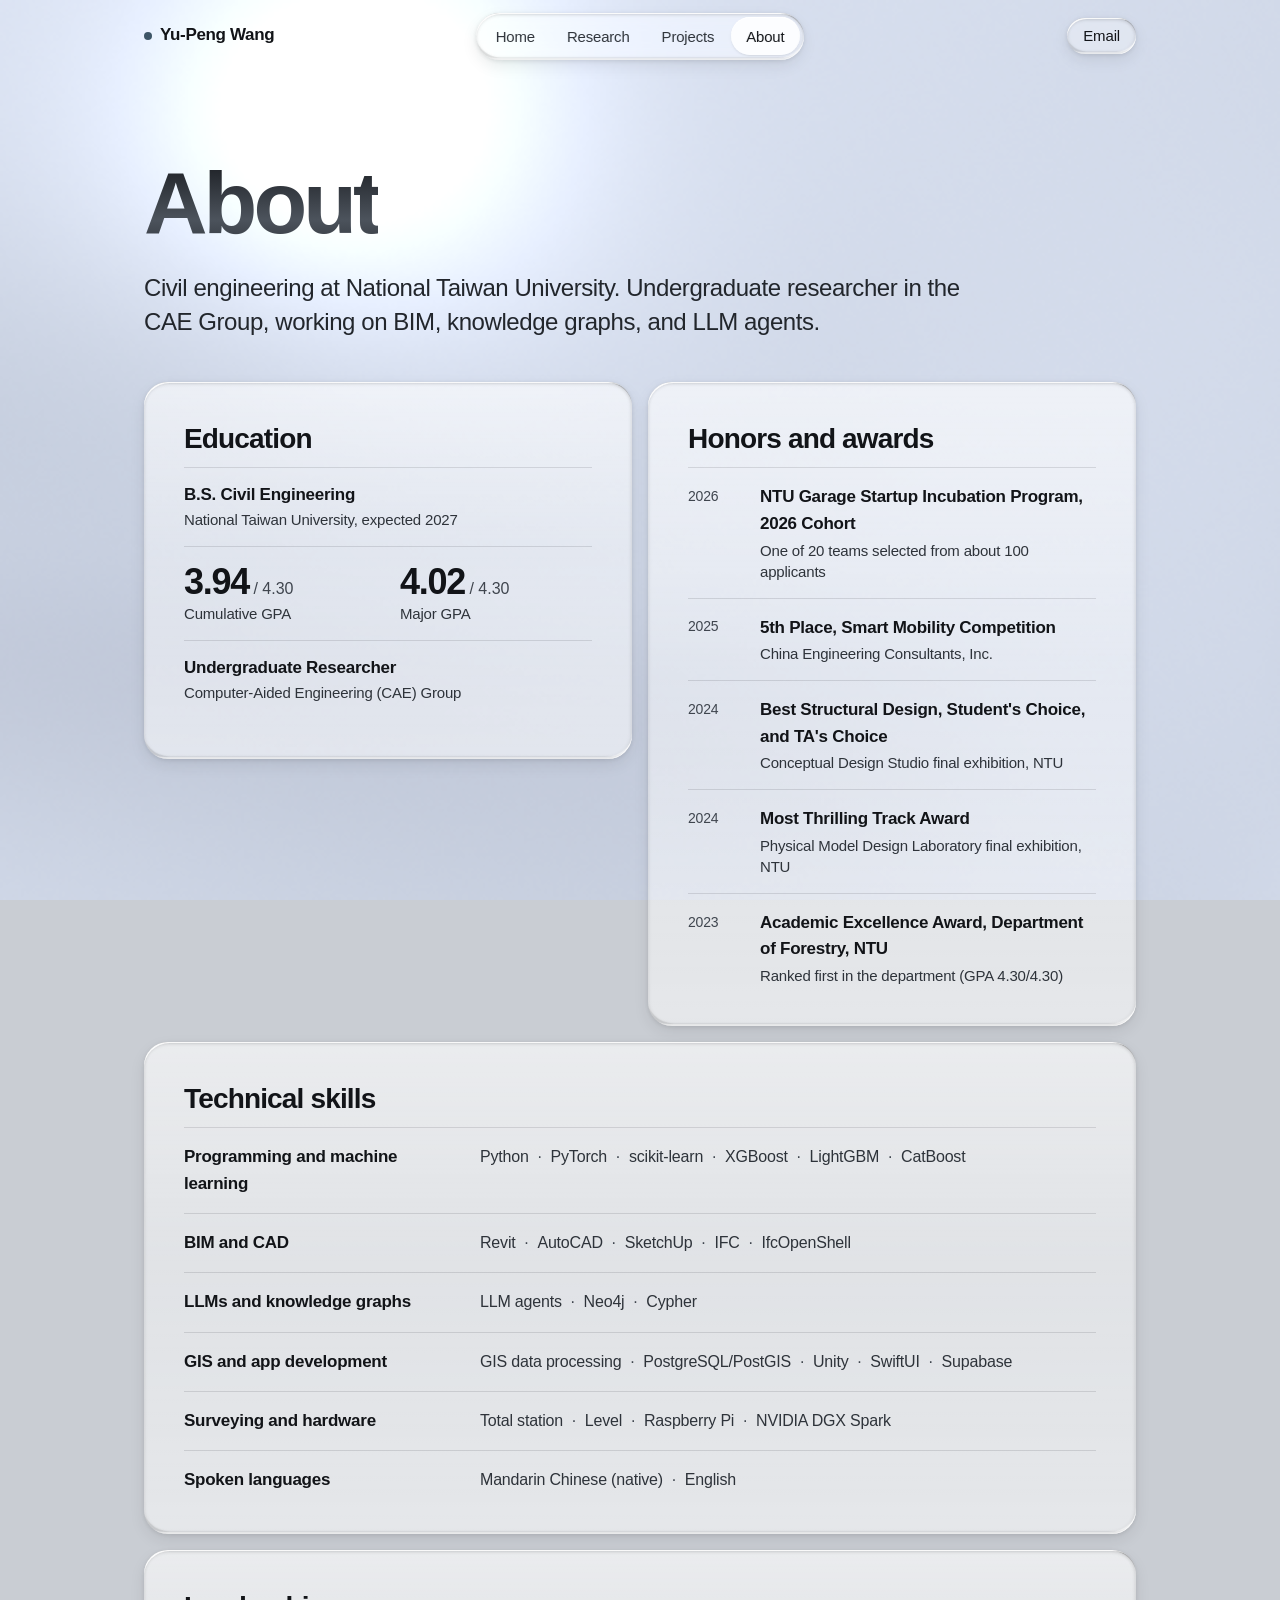
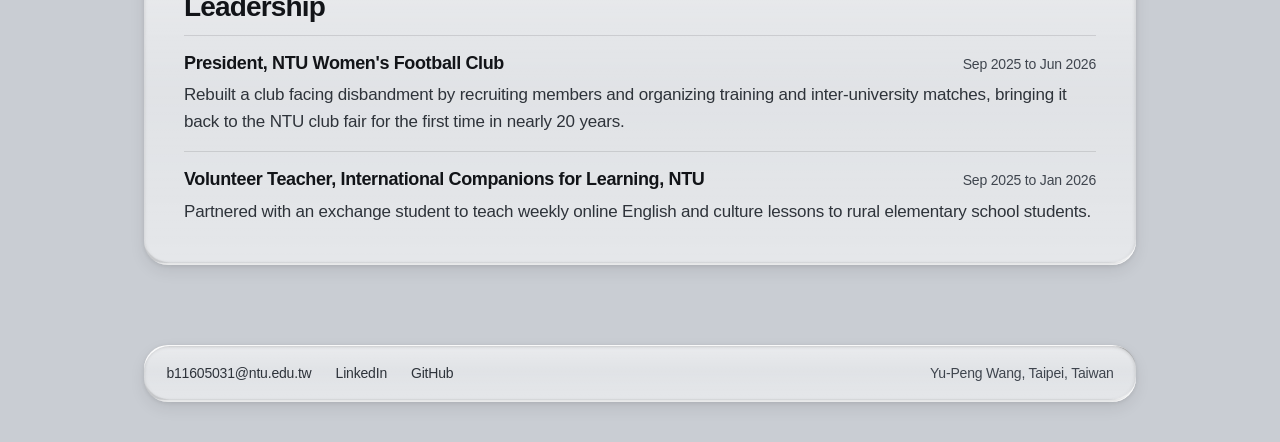
==== about.html @ 0f6044e7 "Add personal website" ====
<!DOCTYPE html>
<html lang="en">
<head>
<meta charset="utf-8">
<meta name="viewport" content="width=device-width, initial-scale=1, viewport-fit=cover">
<meta name="theme-color" content="#C9CDD3">
<title>About | Yu-Peng Wang</title>
<meta name="description" content="Education, honors, technical skills, and leadership of Yu-Peng Wang.">
<meta property="og:title" content="About | Yu-Peng Wang">
<meta property="og:description" content="Education, honors, technical skills, and leadership of Yu-Peng Wang.">
<link rel="icon" href="data:image/svg+xml,%3Csvg xmlns='http://www.w3.org/2000/svg' viewBox='0 0 32 32'%3E%3Crect width='32' height='32' rx='8' fill='%233D5566'/%3E%3Ccircle cx='16' cy='16' r='7' fill='%23DDE1E6'/%3E%3C/svg%3E">
<link rel="stylesheet" href="assets/css/style.css">
</head>
<body>
<header class="head">
  <a class="brand" href="index.html"><i></i>Yu-Peng Wang</a>
  <a class="btn small" href="mailto:b11605031@ntu.edu.tw">Email</a>
</header>
<nav class="tabs glass" aria-label="Pages"><a href="index.html">Home</a><a href="research.html">Research</a><a href="projects.html">Projects</a><a href="about.html" aria-current="page">About</a></nav>

<main class="wrap">

<header class="pagehead">
  <h1 class="title"><span class="w">About</span></h1>
  <p class="lede">Civil engineering at National Taiwan University. Undergraduate researcher in the CAE Group, working on BIM, knowledge graphs, and LLM agents.</p>
</header>
<div class="about">
  <section class="card glass rv edu">
    <h2 class="h">Education</h2>
    <div class="row"><b>B.S. Civil Engineering</b><small>National Taiwan University, expected 2027</small></div>
    <div class="row gpa">
      <div><b>3.94<span> / 4.30</span></b><small>Cumulative GPA</small></div>
      <div><b>4.02<span> / 4.30</span></b><small>Major GPA</small></div>
    </div>
    <div class="row"><b>Undergraduate Researcher</b><small>Computer-Aided Engineering (CAE) Group</small></div>
  </section>
  <section class="card glass rv">
    <h2 class="h">Honors and awards</h2>
    <ul class="honors"><li><span class="pill">2026</span><div><b>NTU Garage Startup Incubation Program, 2026 Cohort</b><small>One of 20 teams selected from about 100 applicants</small></div></li><li><span class="pill">2025</span><div><b>5th Place, Smart Mobility Competition</b><small>China Engineering Consultants, Inc.</small></div></li><li><span class="pill">2024</span><div><b>Best Structural Design, Student's Choice, and TA's Choice</b><small>Conceptual Design Studio final exhibition, NTU</small></div></li><li><span class="pill">2024</span><div><b>Most Thrilling Track Award</b><small>Physical Model Design Laboratory final exhibition, NTU</small></div></li><li><span class="pill">2023</span><div><b>Academic Excellence Award, Department of Forestry, NTU</b><small>Ranked first in the department (GPA 4.30/4.30)</small></div></li></ul>
  </section>
  <section class="card glass rv wide">
    <h2 class="h">Technical skills</h2>
    <dl class="skills"><div><dt>Programming and machine learning</dt><dd><span class="pill">Python</span><span class="pill">PyTorch</span><span class="pill">scikit-learn</span><span class="pill">XGBoost</span><span class="pill">LightGBM</span><span class="pill">CatBoost</span></dd></div><div><dt>BIM and CAD</dt><dd><span class="pill">Revit</span><span class="pill">AutoCAD</span><span class="pill">SketchUp</span><span class="pill">IFC</span><span class="pill">IfcOpenShell</span></dd></div><div><dt>LLMs and knowledge graphs</dt><dd><span class="pill">LLM agents</span><span class="pill">Neo4j</span><span class="pill">Cypher</span></dd></div><div><dt>GIS and app development</dt><dd><span class="pill">GIS data processing</span><span class="pill">PostgreSQL/PostGIS</span><span class="pill">Unity</span><span class="pill">SwiftUI</span><span class="pill">Supabase</span></dd></div><div><dt>Surveying and hardware</dt><dd><span class="pill">Total station</span><span class="pill">Level</span><span class="pill">Raspberry Pi</span><span class="pill">NVIDIA DGX Spark</span></dd></div><div><dt>Spoken languages</dt><dd><span class="pill">Mandarin Chinese (native)</span><span class="pill">English</span></dd></div></dl>
  </section>
  <section class="card glass rv wide">
    <h2 class="h">Leadership</h2>
    <ul class="lead"><li><header><h3>President, NTU Women's Football Club</h3><span class="pill">Sep 2025 to Jun 2026</span></header><p>Rebuilt a club facing disbandment by recruiting members and organizing training and inter-university matches, bringing it back to the NTU club fair for the first time in nearly 20 years.</p></li><li><header><h3>Volunteer Teacher, International Companions for Learning, NTU</h3><span class="pill">Sep 2025 to Jan 2026</span></header><p>Partnered with an exchange student to teach weekly online English and culture lessons to rural elementary school students.</p></li></ul>
  </section>
</div>

</main>

<footer class="foot">
  <div class="glass">
    <div class="links">
      <a href="mailto:b11605031@ntu.edu.tw">b11605031@ntu.edu.tw</a>
      <a href="https://www.linkedin.com/in/yu-peng-wang-490296424/">LinkedIn</a>
      <a href="https://github.com/yupengwang-dev">GitHub</a>
    </div>
    <p>Yu-Peng Wang, Taipei, Taiwan</p>
  </div>
</footer>

<dialog id="viewer" aria-label="Enlarged image">
  <img alt="">
  <form method="dialog"><p></p><button>Close</button></form>
</dialog>
<script src="assets/js/site.js"></script>
</body>
</html>
---- assets/css/style.css ----
/* Yu-Peng Wang — site styles
   Light glass over liquid metal: a silver surface flows slowly behind the page (drawn by site.js), the cards are frosted
   glass with the edge highlights of the beyon design system, and the text is graphite with a single deep-blue accent.
   Type is the system interface face (San Francisco on Apple devices, Segoe UI on Windows). */

:root{
  --ink:#121418;               /* text */
  --ink-2:#2E333A;             /* secondary text */
  --ink-3:#3F454E;             /* dates and labels */
  --line:rgba(18,20,24,.12);   /* hairlines */
  --accent:#1F4E80;            /* links and award labels */
  --btn:#3D5566;               /* solid marks: the brand dot, focus rings, selected text */
  --on-btn:#FFFFFF;
  --name:linear-gradient(180deg,#1A1D22 0%,#4C535C 60%,#2A2E35 100%);   /* large headings */
  --mark:linear-gradient(90deg,#1F4E80,#5D6B7B);                        /* highlighted results */
  --font:-apple-system,BlinkMacSystemFont,"SF Pro Text","Helvetica Neue","Segoe UI",Roboto,Arial,sans-serif;
  --display:-apple-system,BlinkMacSystemFont,"SF Pro Display","Helvetica Neue","Segoe UI",Roboto,Arial,sans-serif;
  --gutter:clamp(1.25rem,5vw,3rem);
  --r:1.5rem;
  --ease:cubic-bezier(.22,1,.36,1);
  --spring:cubic-bezier(.34,1.56,.64,1);   /* a small overshoot, for things springing back after a press */
  /* glass edges, after the beyon design system: bright rims top-left and along the bottom, soft inner shading, a drop shadow */
  --glass-shadow:
    inset 0 0 0 1px rgba(255,255,255,.10),
    inset 1.8px 3px 0 -2px rgba(255,255,255,.90),
    inset -2px -2px 0 -2px rgba(255,255,255,.80),
    inset -3px -8px 1px -6px rgba(255,255,255,.60),
    inset -0.3px -1px 4px 0 rgba(0,0,0,.12),
    inset -1.5px 2.5px 0 -2px rgba(0,0,0,.20),
    inset 0 3px 4px -2px rgba(0,0,0,.20),
    inset 2px -6.5px 1px -4px rgba(0,0,0,.10),
    0 1px 5px 0 rgba(0,0,0,.10),
    0 6px 16px 0 rgba(0,0,0,.08);
  /* the same edges pressed in: the top rim falls into shadow and the drop shadow tightens.
     Same ten layers in the same order, so the browser can blend between the two */
  --glass-pressed:
    inset 0 0 0 1px rgba(255,255,255,.06),
    inset 1.8px 3px 0 -2px rgba(255,255,255,.30),
    inset -2px -2px 0 -2px rgba(255,255,255,.55),
    inset -3px -8px 1px -6px rgba(255,255,255,.50),
    inset 0 1px 6px 0 rgba(0,0,0,.16),
    inset -1.5px 2.5px 0 -2px rgba(0,0,0,.26),
    inset 0 4px 6px -2px rgba(0,0,0,.24),
    inset 2px -6.5px 1px -4px rgba(0,0,0,.06),
    0 0 2px 0 rgba(0,0,0,.08),
    0 1px 3px 0 rgba(0,0,0,.05);
  /* a button under the pointer: the glass edges and a soft white glow */
  --glass-lit:var(--glass-shadow),0 0 1.5rem .1rem rgba(255,255,255,.65);
}
*,*::before,*::after{box-sizing:border-box}
html{background:#C9CDD3;scroll-behavior:smooth;-webkit-text-size-adjust:100%}   /* the metal's base tone, seen until the background is drawn */
body{margin:0;min-height:100vh;color:var(--ink);font:400 1.0625rem/1.55 var(--font);letter-spacing:-.011em;-webkit-font-smoothing:antialiased;-moz-osx-font-smoothing:grayscale}
img{display:block;max-width:100%;height:auto}
h1,h2,h3,p,ul,dl,dd,figure{margin:0}
ul{padding:0;list-style:none}
a{color:var(--accent);text-decoration:none}
a:hover{text-decoration:underline;text-underline-offset:.2em;text-decoration-thickness:1px}
:focus-visible{outline:2px solid var(--btn);outline-offset:3px;border-radius:.4rem}
::selection{background:var(--btn);color:var(--on-btn)}
mark{background:var(--mark);-webkit-background-clip:text;background-clip:text;color:transparent;font-weight:600}
.wrap{max-width:68rem;margin:0 auto;padding:0 var(--gutter)}

/* ---------- background and glass ---------- */
#metal-bg{position:fixed;inset:0;width:100%;height:100%;z-index:-1;pointer-events:none;display:block}
/* the background is smooth, so a white tint and the glass edges read as glass without a live blur,
   and nothing has to be re-blurred on every frame of the moving background */
.profile,.tile,.card,.foot .glass,.feature figcaption{
  background:linear-gradient(180deg,rgba(255,255,255,.62) 0%,rgba(255,255,255,.44) 45%,rgba(255,255,255,.52) 100%);
  box-shadow:var(--glass-shadow)}
/* a soft light under the text follows the pointer across the cards (site.js sets --gx and --gy) */
.profile,.tile,.card{position:relative;isolation:isolate}
.profile::after,.tile::after,.card::after{content:"";position:absolute;inset:0;z-index:-1;border-radius:inherit;pointer-events:none;opacity:0;transition:opacity .45s;
  background:radial-gradient(20rem circle at var(--gx,50%) var(--gy,0%),rgba(255,255,255,.7),rgba(255,255,255,0) 60%)}
.lit::after{opacity:1}
/* the profile card and the home-page cards tilt towards the pointer (site.js sets --tilt) */
.hero,.tiles{perspective:1100px}
.tilt{rotate:var(--tilt,1 0 0 0deg)}
.tilt-out{transition:rotate .4s var(--ease)}

/* ---------- header, buttons and page tabs ---------- */
/* the home page has no Email button in its header (the one under the name is enough), so the header keeps one
   height on every page and the name does not jump when moving between pages */
.head{display:flex;align-items:center;justify-content:space-between;gap:1rem;max-width:68rem;min-height:4.45rem;margin:0 auto;padding:1.1rem var(--gutter)}
.brand{display:inline-flex;align-items:center;gap:.5rem;color:var(--ink);font-weight:600;letter-spacing:-.02em}
.brand:hover{text-decoration:none}
.brand i{width:.5rem;height:.5rem;border-radius:50%;background:var(--btn)}
/* buttons: all the same clear glass at rest; a button lights up only while the pointer is on it,
   and sinks into the glass while it is pressed */
.btn{display:inline-flex;align-items:center;justify-content:center;padding:.72rem 1.4rem;border-radius:99rem;font-size:1.0625rem;font-weight:500;letter-spacing:-.01em;
  color:var(--ink);background:rgba(255,255,255,.3);box-shadow:var(--glass-shadow)}
.btn.small{padding:.4rem 1rem;font-size:.9375rem}
.btn,dialog button{-webkit-tap-highlight-color:transparent;
  transition:background-color .35s var(--ease),color .25s,box-shadow .45s var(--ease),scale .5s var(--spring),translate .5s var(--spring)}
.btn:hover,dialog button:hover{text-decoration:none;background:rgba(255,255,255,.88);box-shadow:var(--glass-lit)}
.btn:active,dialog button:active{scale:.95;translate:0 1px;background:rgba(236,240,243,.66);box-shadow:var(--glass-pressed);
  transition-duration:.1s,.1s,.08s,.08s,.08s;transition-timing-function:ease-out}
/* the floating tab bar passes over text and photos, so unlike the cards it keeps a real blur */
.tabs{position:fixed;z-index:30;left:50%;bottom:calc(.9rem + env(safe-area-inset-bottom,0px));transform:translateX(-50%);display:flex;gap:.1rem;padding:.28rem;border-radius:99rem;white-space:nowrap;
  background:rgba(255,255,255,.5);-webkit-backdrop-filter:blur(8px) saturate(150%);backdrop-filter:blur(8px) saturate(150%);box-shadow:var(--glass-shadow)}
.tabs a{padding:.46rem .95rem;border-radius:99rem;color:var(--ink-2);font-size:.9375rem;-webkit-tap-highlight-color:transparent;
  transition:color .25s,background-color .25s,box-shadow .25s,scale .45s var(--spring)}
.tabs a:hover{color:var(--ink);text-decoration:none}
.tabs a[aria-current="page"]{color:var(--ink);background:rgba(255,255,255,.85);box-shadow:inset 0 1px 0 #FFFFFF,0 1px 2px rgba(0,0,0,.1);font-weight:500}
.tabs a:active{scale:.92;background-color:rgba(18,20,24,.06);box-shadow:inset 0 1px 3px rgba(0,0,0,.14);
  transition-duration:.1s,.08s,.08s,.08s;transition-timing-function:ease-out}
.tabs a[aria-current="page"]:active{background-color:rgba(232,236,240,.95);box-shadow:inset 0 1px 3px rgba(0,0,0,.16),0 0 0 rgba(0,0,0,0)}
@media (min-width:48rem){.tabs{bottom:auto;top:.8rem}}

/* ---------- home ---------- */
.hero{display:grid;gap:2.5rem;align-items:end;padding:clamp(2.5rem,8vw,6rem) 0 clamp(2rem,5vw,3.5rem)}
@media (min-width:60rem){.hero{grid-template-columns:minmax(0,1.4fr) minmax(20rem,.8fr);gap:3.5rem}}
.name{font-family:var(--display);font-weight:600;font-size:clamp(3.4rem,11vw,7rem);line-height:1;letter-spacing:-.045em}
.title{font-family:var(--display);font-weight:600;font-size:clamp(3rem,9vw,5.5rem);line-height:1;letter-spacing:-.045em}
.name .w,.title .w{display:inline-block;background:var(--name);-webkit-background-clip:text;background-clip:text;color:transparent;padding-bottom:.14em;margin-bottom:-.14em}
.lede{font-size:clamp(1.2rem,2.1vw,1.5rem);line-height:1.4;letter-spacing:-.018em;color:#22262C;max-width:34em;margin-top:1.5rem}
.reach{display:flex;flex-wrap:wrap;gap:.75rem;margin-top:2rem}
.profile{border-radius:var(--r);padding:1.5rem}
.who{display:flex;align-items:center;gap:1rem;padding-bottom:1.25rem}
.face{width:4.5rem;height:4.5rem;border-radius:1.1rem;object-fit:cover;object-position:50% 18%;flex:none}
.who strong{display:block;font-weight:600;font-size:1.1875rem;letter-spacing:-.02em;line-height:1.2}
.who span{display:inline-flex;align-items:center;gap:.3rem;color:var(--ink-2);font-size:.9375rem;margin-top:.2rem}
.who svg{width:.95em;height:.95em;flex:none}
.row{padding:1rem 0;border-top:1px solid var(--line)}
.row b{display:block;font-weight:600;letter-spacing:-.015em;line-height:1.3}
.row small{display:block;color:var(--ink-2);font-size:.9375rem;line-height:1.4;margin-top:.15rem}
.gpa{display:flex;gap:1.5rem}
.gpa div{flex:1}
.gpa b{font-size:2.25rem;font-weight:600;letter-spacing:-.035em;line-height:1.05;font-variant-numeric:tabular-nums}
.gpa b span{font-size:1rem;font-weight:400;letter-spacing:0;color:var(--ink-3)}
.feature{margin-top:1rem}
.feature figcaption{display:flex;flex-wrap:wrap;align-items:baseline;gap:.35rem 1rem;margin-top:.75rem;padding:.9rem 1.15rem;border-radius:1.1rem;color:var(--ink-2);font-size:.9375rem}
.feature figcaption strong{color:var(--ink);font-weight:600}
.pill{display:inline-block;font-size:.875rem;font-weight:500;color:var(--ink-3);white-space:nowrap}
.pill.accent{color:var(--accent);font-weight:600;white-space:normal}
.tiles{display:grid;gap:1rem;margin-top:1.25rem}
@media (min-width:52rem){.tiles{grid-template-columns:repeat(3,1fr)}}
.tile{display:flex;flex-direction:column;padding:1.75rem;border-radius:var(--r);color:var(--ink);-webkit-tap-highlight-color:transparent}
.tile:hover{text-decoration:none;color:var(--ink)}
.tile h2{display:flex;justify-content:space-between;align-items:center;font-size:1.75rem;font-weight:600;letter-spacing:-.03em;line-height:1.1}
.tile h2 svg{width:2rem;height:2rem;padding:.45rem;border-radius:50%;border:1px solid var(--line);transition:background .3s,color .3s,border-color .3s,transform .5s var(--ease)}
.tile:hover h2 svg{background:var(--btn);border-color:var(--btn);color:var(--on-btn);transform:rotate(-45deg)}
.tile ul{margin-top:1.1rem;flex:1}
.tile li{padding:.6rem 0;border-top:1px solid var(--line);color:var(--ink-2);font-size:.9375rem;line-height:1.35}
.tile .go{margin-top:1.25rem;color:var(--accent);font-size:.9375rem}
.tile .go::after,.more a::after{content:" \203A"}

/* ---------- inner pages ---------- */
.pagehead{padding:clamp(2.5rem,8vw,5.5rem) 0 clamp(1.75rem,4vw,2.75rem)}
.stack{display:grid;gap:1rem}
.card{padding:clamp(1.5rem,3.5vw,2.5rem);border-radius:var(--r)}
.card header{display:flex;flex-wrap:wrap;align-items:baseline;justify-content:space-between;gap:.35rem 1rem}
.card h2{flex:1 1 14em;font-size:clamp(1.4rem,2.4vw,1.75rem);font-weight:600;line-height:1.18;letter-spacing:-.025em}
.meta{color:var(--ink-2);font-size:.9375rem;line-height:1.45;margin-top:.6rem}
.award{margin-top:.75rem}
.award .pill.accent::before{content:"";display:inline-block;width:.45em;height:.45em;border-radius:50%;background:currentColor;margin-right:.5em;vertical-align:.12em}
.sum{margin-top:1rem;font-size:1.1875rem;line-height:1.45;letter-spacing:-.02em}
.pts{margin-top:1rem}
.pts li{position:relative;padding-left:1.15rem;margin-top:.6rem;color:var(--ink-2)}
.pts li::before{content:"";position:absolute;left:0;top:.62em;width:.35rem;height:.35rem;border-radius:50%;background:var(--ink-3)}
.more{margin-top:1.25rem}
.media{margin-top:1.5rem}
@media (min-width:60rem){
  .card.side{display:grid;grid-template-columns:minmax(0,1.2fr) minmax(0,.8fr);gap:2.5rem;align-items:start}
  .card.side .media{margin-top:0}
}
.figs{display:grid;gap:.6rem}
.figs.c2{grid-template-columns:repeat(2,1fr)}
.figs.c3{grid-template-columns:repeat(3,1fr)}
.zoom{all:unset;display:block;cursor:zoom-in;overflow:hidden;border-radius:1rem;background:rgba(255,255,255,.3);-webkit-tap-highlight-color:transparent;transition:scale .5s var(--spring)}
.feature .zoom{border-radius:var(--r)}
.feature img{width:100%;aspect-ratio:1200/672;object-fit:cover}
.zoom:focus-visible{outline:2px solid var(--btn);outline-offset:3px}
.zoom:active{scale:.985;transition-duration:.08s;transition-timing-function:ease-out}
.zoom img{width:100%;transition:transform .8s var(--ease)}
.zoom:hover img{transform:scale(1.03)}
.figs.c2 .zoom img,.figs.c3 .zoom img{aspect-ratio:3/4;object-fit:cover}
.figs.land .zoom img{aspect-ratio:4/3}
.figs.tall .zoom img{aspect-ratio:460/1000}
.cap{color:var(--ink-3);font-size:.875rem;line-height:1.45;margin-top:.7rem}

/* about */
.about{display:grid;gap:1rem}
@media (min-width:60rem){.about{grid-template-columns:1fr 1fr;align-items:start}.about .wide{grid-column:1/-1}}
.card h2.h{flex:none;font-size:1.75rem;letter-spacing:-.03em;margin-bottom:.75rem}
.honors li{display:grid;grid-template-columns:3.5rem 1fr;gap:.15rem 1rem;padding:1rem 0;border-top:1px solid var(--line)}
.honors li:last-child,.skills div:last-child,.lead li:last-child{padding-bottom:0}
.honors .pill{padding-top:.1rem}
.honors b{font-weight:600;line-height:1.35;letter-spacing:-.015em}
.honors small{display:block;color:var(--ink-2);font-size:.9375rem;line-height:1.4;margin-top:.15rem}
.skills div{display:grid;gap:.3rem;padding:1rem 0;border-top:1px solid var(--line)}
@media (min-width:48rem){.skills div{grid-template-columns:17rem 1fr;gap:1.5rem}}
.skills dt{font-weight:600;letter-spacing:-.015em}
.skills dd .pill{display:inline;font-size:1rem;font-weight:400;color:var(--ink-2);white-space:normal}
.skills dd .pill + .pill::before{content:"\00B7";margin:0 .55em;color:var(--ink-3)}
.lead li{padding:1rem 0;border-top:1px solid var(--line)}
.lead header{align-items:baseline}
.lead h3{flex:1 1 12em;font-size:1.125rem;font-weight:600;letter-spacing:-.02em;line-height:1.3}
.lead p{color:var(--ink-2);margin-top:.45rem}

/* ---------- footer ---------- */
.foot{margin-top:clamp(3rem,7vw,5rem);padding:0 var(--gutter) calc(5.5rem + env(safe-area-inset-bottom,0px))}
.foot .glass{max-width:calc(68rem - 2 * var(--gutter));margin:0 auto;padding:1.1rem 1.4rem;border-radius:var(--r);display:flex;flex-wrap:wrap;justify-content:space-between;align-items:center;gap:.6rem 2rem;font-size:.875rem}
.foot .links{display:flex;flex-wrap:wrap;gap:.3rem 1.5rem}
.foot .links a{color:var(--ink-2)}
.foot .links a:hover{color:var(--ink)}
.foot p{color:var(--ink-3)}
@media (min-width:48rem){.foot{padding-bottom:2.5rem}}

/* ---------- enlarged image ---------- */
dialog{border:0;padding:0;background:transparent;color:var(--ink);max-width:min(94vw,68rem);max-height:94vh}
dialog::backdrop{background:rgba(255,255,255,.88);-webkit-backdrop-filter:blur(20px);backdrop-filter:blur(20px)}
dialog[open]{animation:pop .45s var(--ease)}
dialog img{max-width:100%;max-height:82vh;margin:0 auto;border-radius:1rem}
dialog form{display:flex;justify-content:space-between;align-items:center;gap:1rem;margin-top:.75rem}
dialog p{font-size:.9375rem;color:var(--ink-2)}
dialog button{font:500 1rem var(--font);color:var(--ink);background:rgba(255,255,255,.3);border:0;padding:.55rem 1.2rem;border-radius:99rem;cursor:pointer;box-shadow:var(--glass-shadow)}

/* ---------- motion ---------- */
@keyframes soft{from{opacity:0;transform:translateY(.3em);filter:blur(12px)}to{opacity:1;transform:none;filter:blur(0)}}
@keyframes up{from{opacity:0;transform:translateY(22px)}to{opacity:1;transform:none}}
@keyframes settle{from{opacity:0;transform:translateY(28px) scale(.975)}to{opacity:1;transform:none}}
@keyframes pop{from{opacity:0;transform:scale(.97)}to{opacity:1;transform:none}}
@keyframes fade{from{opacity:0}to{opacity:1}}
@keyframes drop{from{opacity:0;transform:translate(-50%,-.8rem)}to{opacity:1;transform:translate(-50%,0)}}
@keyframes lift{from{opacity:0;transform:translate(-50%,.8rem)}to{opacity:1;transform:translate(-50%,0)}}

/* opening: the heading comes into focus, then the rest settles in */
.name .w,.title .w{animation:soft 1.1s var(--ease) both}
.name .w + .w,.title .w + .w{animation-delay:.12s}
.lede{animation:up .9s .3s var(--ease) both}
.reach{animation:up .9s .45s var(--ease) both}
.profile{animation:settle 1.1s .45s var(--ease) both}
.head{animation:fade .8s both}
.tabs{animation:lift .9s .2s var(--ease) both}
@media (min-width:48rem){.tabs{animation-name:drop}}

/* on scroll: cards rise into place */
.js .rv{opacity:0;transform:translateY(28px);transition:opacity .9s var(--ease),transform .9s var(--ease),box-shadow .5s var(--ease)}
.js .rv.in{opacity:1;transform:none}
/* home-page cards: they rise under the pointer, sink when pressed, and lean back smoothly when the pointer leaves
   (".js .rv" outranks ".tilt-out", so the ease-back of the tilt is listed here as well) */
.js .rv.tile{transition:opacity .9s var(--ease),transform .9s var(--ease),box-shadow .5s var(--ease),scale .5s var(--spring),translate .5s var(--spring)}
.js .rv.tile.tilt-out{transition:opacity .9s var(--ease),transform .9s var(--ease),box-shadow .5s var(--ease),scale .5s var(--spring),translate .5s var(--spring),rotate .4s var(--ease)}
.js .rv.tile.in:hover{transform:translateY(-4px);box-shadow:var(--glass-shadow),0 1.25rem 2.5rem -1.5rem rgba(18,20,24,.3)}
.js .rv.tile.in:active{scale:.975;translate:0 3px;box-shadow:var(--glass-pressed),0 .6rem 1.2rem -1rem rgba(18,20,24,.22);
  transition-duration:.9s,.9s,.1s,.1s,.1s;transition-timing-function:ease-out}

/* pages cross-fade into each other where the browser supports it */
@view-transition{navigation:auto}
.tabs{view-transition-name:tabs}
::view-transition-old(root),::view-transition-new(root){animation-duration:.4s}

@media (prefers-reduced-motion:reduce){
  html{scroll-behavior:auto}
  *,*::before,*::after{animation:none!important;transition:none!important}
  .js .rv{opacity:1;transform:none}
  .btn:active,dialog button:active,.tabs a:active,.zoom:active,.js .rv.tile.in:active{scale:none;translate:none}   /* pressed things darken but do not move */
}
@media print{.tabs,#metal-bg{display:none}}
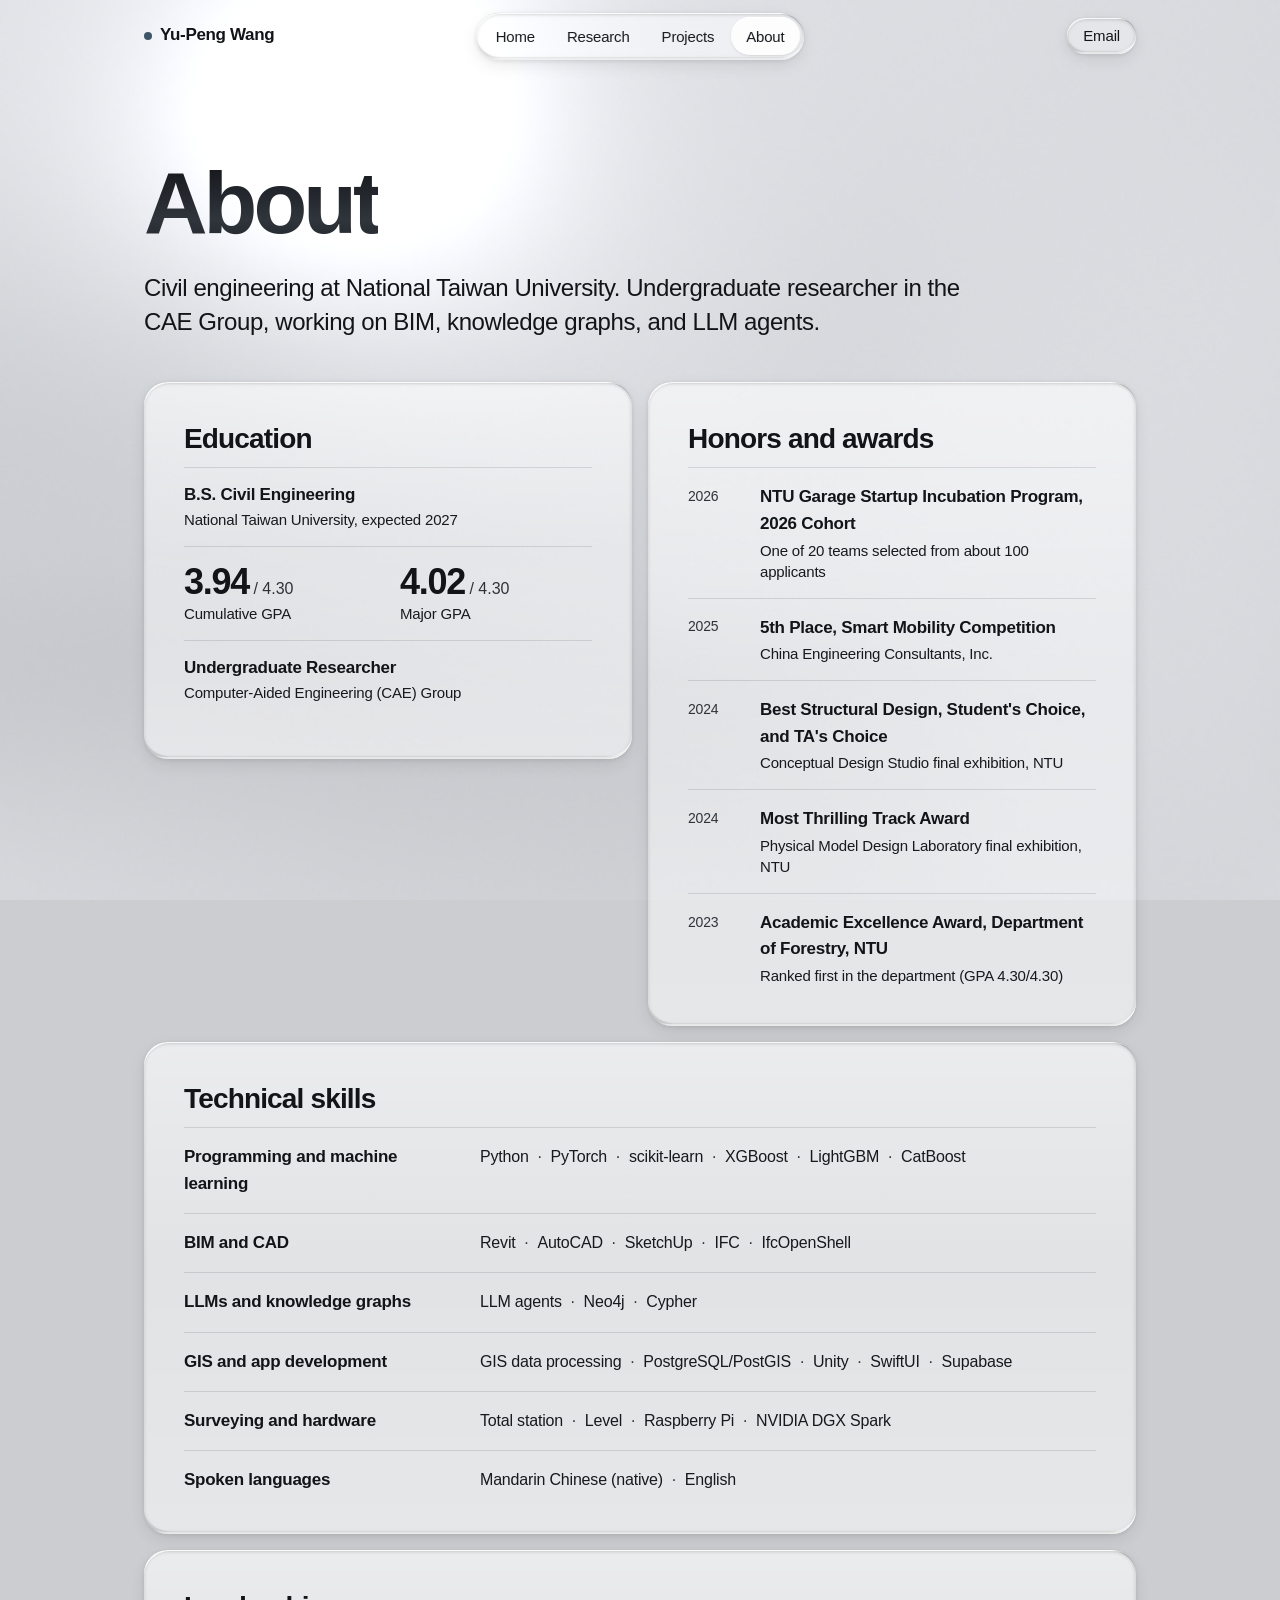
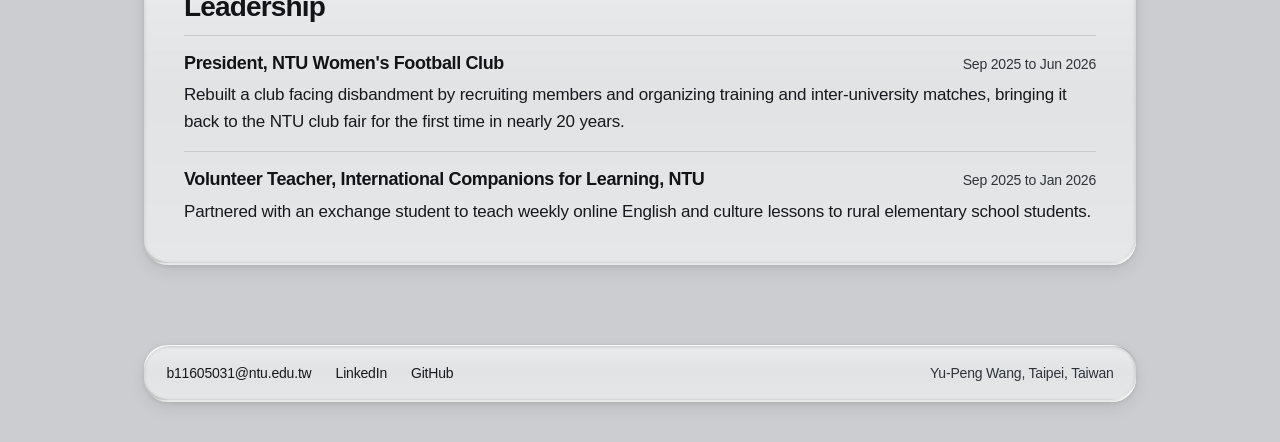
==== commit 2053b226: "Fix About page overflow on phones; darken text and make the background more silver" ====
--- a/about.html
+++ b/about.html
@@ -3,7 +3,7 @@
 <head>
 <meta charset="utf-8">
 <meta name="viewport" content="width=device-width, initial-scale=1, viewport-fit=cover">
-<meta name="theme-color" content="#C9CDD3">
+<meta name="theme-color" content="#CBCDD0">
 <title>About | Yu-Peng Wang</title>
 <meta name="description" content="Education, honors, technical skills, and leadership of Yu-Peng Wang.">
 <meta property="og:title" content="About | Yu-Peng Wang">
--- a/assets/css/style.css
+++ b/assets/css/style.css
@@ -1,17 +1,17 @@
 /* Yu-Peng Wang — site styles
    Light glass over liquid metal: a silver surface flows slowly behind the page (drawn by site.js), the cards are frosted
-   glass with the edge highlights of the beyon design system, and the text is graphite with a single deep-blue accent.
+   glass with the edge highlights of the beyon design system, and the text is near-black with a single deep-blue accent.
    Type is the system interface face (San Francisco on Apple devices, Segoe UI on Windows). */
 
 :root{
-  --ink:#121418;               /* text */
-  --ink-2:#2E333A;             /* secondary text */
-  --ink-3:#3F454E;             /* dates and labels */
+  --ink:#121418;               /* headings and text */
+  --ink-2:#16191D;             /* reading text: lists, descriptions, captions (near-black, so long passages are easy to read) */
+  --ink-3:#2E333A;             /* dates and labels */
   --line:rgba(18,20,24,.12);   /* hairlines */
   --accent:#1F4E80;            /* links and award labels */
   --btn:#3D5566;               /* solid marks: the brand dot, focus rings, selected text */
   --on-btn:#FFFFFF;
-  --name:linear-gradient(180deg,#1A1D22 0%,#4C535C 60%,#2A2E35 100%);   /* large headings */
+  --name:linear-gradient(180deg,#121418 0%,#30353C 60%,#1A1D22 100%);   /* large headings: near-black with a slight metal sheen */
   --mark:linear-gradient(90deg,#1F4E80,#5D6B7B);                        /* highlighted results */
   --font:-apple-system,BlinkMacSystemFont,"SF Pro Text","Helvetica Neue","Segoe UI",Roboto,Arial,sans-serif;
   --display:-apple-system,BlinkMacSystemFont,"SF Pro Display","Helvetica Neue","Segoe UI",Roboto,Arial,sans-serif;
@@ -48,8 +48,8 @@
   --glass-lit:var(--glass-shadow),0 0 1.5rem .1rem rgba(255,255,255,.65);
 }
 *,*::before,*::after{box-sizing:border-box}
-html{background:#C9CDD3;scroll-behavior:smooth;-webkit-text-size-adjust:100%}   /* the metal's base tone, seen until the background is drawn */
-body{margin:0;min-height:100vh;color:var(--ink);font:400 1.0625rem/1.55 var(--font);letter-spacing:-.011em;-webkit-font-smoothing:antialiased;-moz-osx-font-smoothing:grayscale}
+html{background:#CBCDD0;scroll-behavior:smooth;-webkit-text-size-adjust:100%}   /* the metal's base tone, seen until the background is drawn */
+body{margin:0;min-height:100vh;color:var(--ink);font:400 1.0625rem/1.55 var(--font);letter-spacing:-.011em}   /* default font smoothing: on a Mac, text keeps its full weight */
 img{display:block;max-width:100%;height:auto}
 h1,h2,h3,p,ul,dl,dd,figure{margin:0}
 ul{padding:0;list-style:none}
@@ -105,6 +105,7 @@
   transition-duration:.1s,.08s,.08s,.08s;transition-timing-function:ease-out}
 .tabs a[aria-current="page"]:active{background-color:rgba(232,236,240,.95);box-shadow:inset 0 1px 3px rgba(0,0,0,.16),0 0 0 rgba(0,0,0,0)}
 @media (min-width:48rem){.tabs{bottom:auto;top:.8rem}}
+@media (max-width:21.25rem){.tabs a{padding:.46rem .7rem}}   /* the smallest phones (320 px wide): tighter tabs so the bar fits the screen */
 
 /* ---------- home ---------- */
 .hero{display:grid;gap:2.5rem;align-items:end;padding:clamp(2.5rem,8vw,6rem) 0 clamp(2rem,5vw,3.5rem)}
@@ -112,7 +113,7 @@
 .name{font-family:var(--display);font-weight:600;font-size:clamp(3.4rem,11vw,7rem);line-height:1;letter-spacing:-.045em}
 .title{font-family:var(--display);font-weight:600;font-size:clamp(3rem,9vw,5.5rem);line-height:1;letter-spacing:-.045em}
 .name .w,.title .w{display:inline-block;background:var(--name);-webkit-background-clip:text;background-clip:text;color:transparent;padding-bottom:.14em;margin-bottom:-.14em}
-.lede{font-size:clamp(1.2rem,2.1vw,1.5rem);line-height:1.4;letter-spacing:-.018em;color:#22262C;max-width:34em;margin-top:1.5rem}
+.lede{font-size:clamp(1.2rem,2.1vw,1.5rem);line-height:1.4;letter-spacing:-.018em;color:var(--ink);max-width:34em;margin-top:1.5rem}
 .reach{display:flex;flex-wrap:wrap;gap:.75rem;margin-top:2rem}
 .profile{border-radius:var(--r);padding:1.5rem}
 .who{display:flex;align-items:center;gap:1rem;padding-bottom:1.25rem}
@@ -179,7 +180,7 @@
 .cap{color:var(--ink-3);font-size:.875rem;line-height:1.45;margin-top:.7rem}
 
 /* about */
-.about{display:grid;gap:1rem}
+.about{display:grid;grid-template-columns:minmax(0,1fr);gap:1rem}   /* minmax(0,1fr): nothing inside a card can make the page wider than the screen */
 @media (min-width:60rem){.about{grid-template-columns:1fr 1fr;align-items:start}.about .wide{grid-column:1/-1}}
 .card h2.h{flex:none;font-size:1.75rem;letter-spacing:-.03em;margin-bottom:.75rem}
 .honors li{display:grid;grid-template-columns:3.5rem 1fr;gap:.15rem 1rem;padding:1rem 0;border-top:1px solid var(--line)}
@@ -191,7 +192,7 @@
 @media (min-width:48rem){.skills div{grid-template-columns:17rem 1fr;gap:1.5rem}}
 .skills dt{font-weight:600;letter-spacing:-.015em}
 .skills dd .pill{display:inline;font-size:1rem;font-weight:400;color:var(--ink-2);white-space:normal}
-.skills dd .pill + .pill::before{content:"\00B7";margin:0 .55em;color:var(--ink-3)}
+.skills dd .pill + .pill::before{content:"\00B7\200B";margin:0 .55em;color:var(--ink-3)}   /* the zero-width space after each dot lets a long list wrap on a phone */
 .lead li{padding:1rem 0;border-top:1px solid var(--line)}
 .lead header{align-items:baseline}
 .lead h3{flex:1 1 12em;font-size:1.125rem;font-weight:600;letter-spacing:-.02em;line-height:1.3}
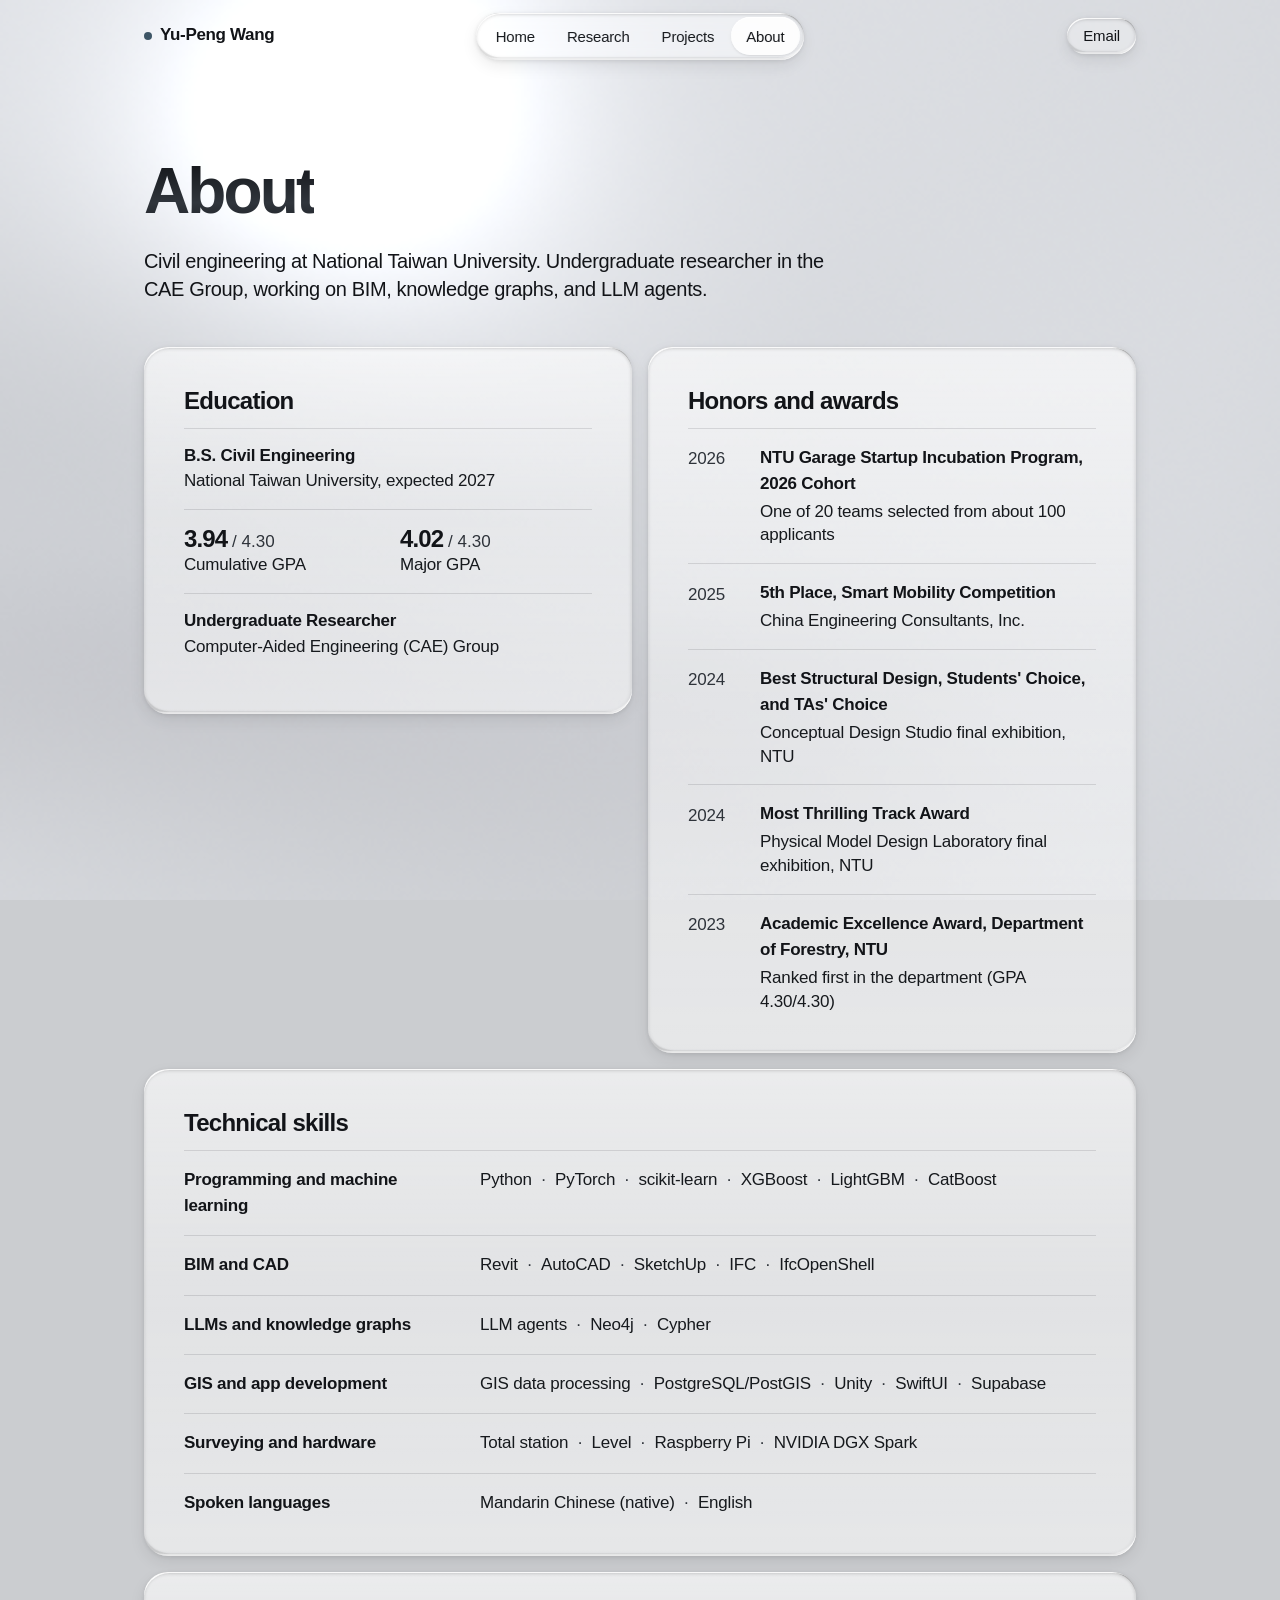
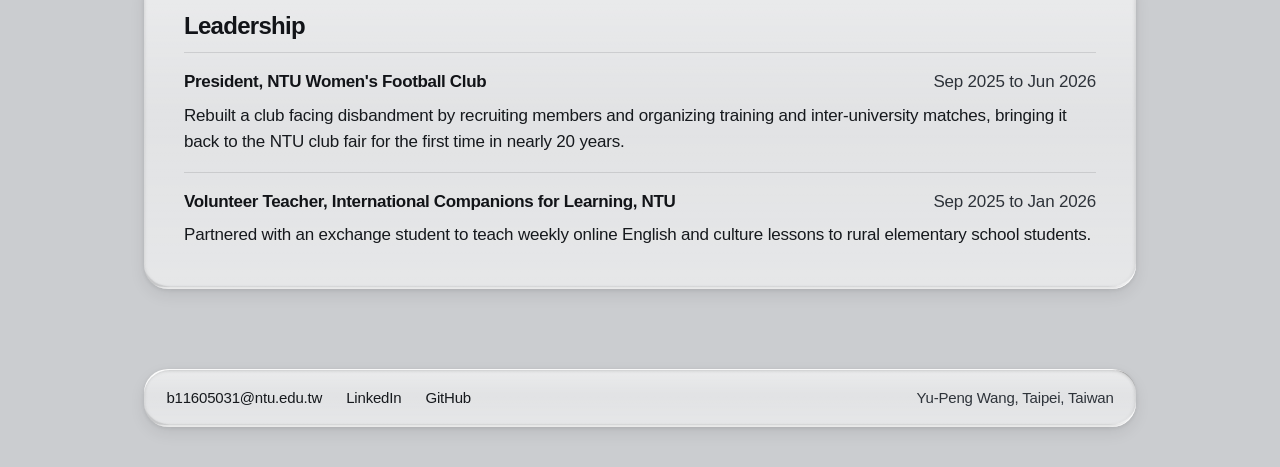
==== commit 6ce9549a: "Match CV wording for an award name and a research title" ====
--- a/about.html
+++ b/about.html
@@ -36,7 +36,7 @@
   </section>
   <section class="card glass rv">
     <h2 class="h">Honors and awards</h2>
-    <ul class="honors"><li><span class="pill">2026</span><div><b>NTU Garage Startup Incubation Program, 2026 Cohort</b><small>One of 20 teams selected from about 100 applicants</small></div></li><li><span class="pill">2025</span><div><b>5th Place, Smart Mobility Competition</b><small>China Engineering Consultants, Inc.</small></div></li><li><span class="pill">2024</span><div><b>Best Structural Design, Student's Choice, and TA's Choice</b><small>Conceptual Design Studio final exhibition, NTU</small></div></li><li><span class="pill">2024</span><div><b>Most Thrilling Track Award</b><small>Physical Model Design Laboratory final exhibition, NTU</small></div></li><li><span class="pill">2023</span><div><b>Academic Excellence Award, Department of Forestry, NTU</b><small>Ranked first in the department (GPA 4.30/4.30)</small></div></li></ul>
+    <ul class="honors"><li><span class="pill">2026</span><div><b>NTU Garage Startup Incubation Program, 2026 Cohort</b><small>One of 20 teams selected from about 100 applicants</small></div></li><li><span class="pill">2025</span><div><b>5th Place, Smart Mobility Competition</b><small>China Engineering Consultants, Inc.</small></div></li><li><span class="pill">2024</span><div><b>Best Structural Design, Students' Choice, and TAs' Choice</b><small>Conceptual Design Studio final exhibition, NTU</small></div></li><li><span class="pill">2024</span><div><b>Most Thrilling Track Award</b><small>Physical Model Design Laboratory final exhibition, NTU</small></div></li><li><span class="pill">2023</span><div><b>Academic Excellence Award, Department of Forestry, NTU</b><small>Ranked first in the department (GPA 4.30/4.30)</small></div></li></ul>
   </section>
   <section class="card glass rv wide">
     <h2 class="h">Technical skills</h2>
--- a/assets/css/style.css
+++ b/assets/css/style.css
@@ -15,6 +15,11 @@
   --mark:linear-gradient(90deg,#1F4E80,#5D6B7B);                        /* highlighted results */
   --font:-apple-system,BlinkMacSystemFont,"SF Pro Text","Helvetica Neue","Segoe UI",Roboto,Arial,sans-serif;
   --display:-apple-system,BlinkMacSystemFont,"SF Pro Display","Helvetica Neue","Segoe UI",Roboto,Arial,sans-serif;
+  /* type scale: every piece of text uses one of these sizes, so the same kind of text is the same size on every page */
+  --fs-small:.9375rem;  /* 15 px: only outside the cards: the tab bar, the footer, the small Email button, the image viewer */
+  --fs-body:1.0625rem;  /* 17 px: all text inside a card except its title, so a card never mixes small and large text */
+  --fs-lead:1.25rem;    /* 20 px: the introduction under each page title */
+  --fs-head:1.5rem;     /* 24 px: the title of each card; on the profile card, the name and the GPA figures */
   --gutter:clamp(1.25rem,5vw,3rem);
   --r:1.5rem;
   --ease:cubic-bezier(.22,1,.36,1);
@@ -49,7 +54,7 @@
 }
 *,*::before,*::after{box-sizing:border-box}
 html{background:#CBCDD0;scroll-behavior:smooth;-webkit-text-size-adjust:100%}   /* the metal's base tone, seen until the background is drawn */
-body{margin:0;min-height:100vh;color:var(--ink);font:400 1.0625rem/1.55 var(--font);letter-spacing:-.011em}   /* default font smoothing: on a Mac, text keeps its full weight */
+body{margin:0;min-height:100vh;color:var(--ink);font:400 var(--fs-body)/1.55 var(--font);letter-spacing:-.011em}   /* default font smoothing: on a Mac, text keeps its full weight */
 img{display:block;max-width:100%;height:auto}
 h1,h2,h3,p,ul,dl,dd,figure{margin:0}
 ul{padding:0;list-style:none}
@@ -86,9 +91,9 @@
 .brand i{width:.5rem;height:.5rem;border-radius:50%;background:var(--btn)}
 /* buttons: all the same clear glass at rest; a button lights up only while the pointer is on it,
    and sinks into the glass while it is pressed */
-.btn{display:inline-flex;align-items:center;justify-content:center;padding:.72rem 1.4rem;border-radius:99rem;font-size:1.0625rem;font-weight:500;letter-spacing:-.01em;
+.btn{display:inline-flex;align-items:center;justify-content:center;padding:.72rem 1.4rem;border-radius:99rem;font-size:var(--fs-body);font-weight:500;letter-spacing:-.01em;
   color:var(--ink);background:rgba(255,255,255,.3);box-shadow:var(--glass-shadow)}
-.btn.small{padding:.4rem 1rem;font-size:.9375rem}
+.btn.small{padding:.4rem 1rem;font-size:var(--fs-small)}
 .btn,dialog button{-webkit-tap-highlight-color:transparent;
   transition:background-color .35s var(--ease),color .25s,box-shadow .45s var(--ease),scale .5s var(--spring),translate .5s var(--spring)}
 .btn:hover,dialog button:hover{text-decoration:none;background:rgba(255,255,255,.88);box-shadow:var(--glass-lit)}
@@ -97,7 +102,7 @@
 /* the floating tab bar passes over text and photos, so unlike the cards it keeps a real blur */
 .tabs{position:fixed;z-index:30;left:50%;bottom:calc(.9rem + env(safe-area-inset-bottom,0px));transform:translateX(-50%);display:flex;gap:.1rem;padding:.28rem;border-radius:99rem;white-space:nowrap;
   background:rgba(255,255,255,.5);-webkit-backdrop-filter:blur(8px) saturate(150%);backdrop-filter:blur(8px) saturate(150%);box-shadow:var(--glass-shadow)}
-.tabs a{padding:.46rem .95rem;border-radius:99rem;color:var(--ink-2);font-size:.9375rem;-webkit-tap-highlight-color:transparent;
+.tabs a{padding:.46rem .95rem;border-radius:99rem;color:var(--ink-2);font-size:var(--fs-small);-webkit-tap-highlight-color:transparent;
   transition:color .25s,background-color .25s,box-shadow .25s,scale .45s var(--spring)}
 .tabs a:hover{color:var(--ink);text-decoration:none}
 .tabs a[aria-current="page"]{color:var(--ink);background:rgba(255,255,255,.85);box-shadow:inset 0 1px 0 #FFFFFF,0 1px 2px rgba(0,0,0,.1);font-weight:500}
@@ -110,39 +115,39 @@
 /* ---------- home ---------- */
 .hero{display:grid;gap:2.5rem;align-items:end;padding:clamp(2.5rem,8vw,6rem) 0 clamp(2rem,5vw,3.5rem)}
 @media (min-width:60rem){.hero{grid-template-columns:minmax(0,1.4fr) minmax(20rem,.8fr);gap:3.5rem}}
-.name{font-family:var(--display);font-weight:600;font-size:clamp(3.4rem,11vw,7rem);line-height:1;letter-spacing:-.045em}
-.title{font-family:var(--display);font-weight:600;font-size:clamp(3rem,9vw,5.5rem);line-height:1;letter-spacing:-.045em}
+.name{font-family:var(--display);font-weight:600;font-size:clamp(2.75rem,7.5vw,4.75rem);line-height:1;letter-spacing:-.045em}
+.title{font-family:var(--display);font-weight:600;font-size:clamp(2.5rem,6vw,4rem);line-height:1;letter-spacing:-.045em}
 .name .w,.title .w{display:inline-block;background:var(--name);-webkit-background-clip:text;background-clip:text;color:transparent;padding-bottom:.14em;margin-bottom:-.14em}
-.lede{font-size:clamp(1.2rem,2.1vw,1.5rem);line-height:1.4;letter-spacing:-.018em;color:var(--ink);max-width:34em;margin-top:1.5rem}
+.lede{font-size:var(--fs-lead);line-height:1.4;letter-spacing:-.018em;color:var(--ink);max-width:34em;margin-top:1.5rem}
 .reach{display:flex;flex-wrap:wrap;gap:.75rem;margin-top:2rem}
 .profile{border-radius:var(--r);padding:1.5rem}
 .who{display:flex;align-items:center;gap:1rem;padding-bottom:1.25rem}
 .face{width:4.5rem;height:4.5rem;border-radius:1.1rem;object-fit:cover;object-position:50% 18%;flex:none}
-.who strong{display:block;font-weight:600;font-size:1.1875rem;letter-spacing:-.02em;line-height:1.2}
-.who span{display:inline-flex;align-items:center;gap:.3rem;color:var(--ink-2);font-size:.9375rem;margin-top:.2rem}
+.who strong{display:block;font-weight:600;font-size:var(--fs-head);letter-spacing:-.02em;line-height:1.2}
+.who span{display:inline-flex;align-items:center;gap:.3rem;color:var(--ink-2);font-size:var(--fs-body);margin-top:.2rem}
 .who svg{width:.95em;height:.95em;flex:none}
 .row{padding:1rem 0;border-top:1px solid var(--line)}
 .row b{display:block;font-weight:600;letter-spacing:-.015em;line-height:1.3}
-.row small{display:block;color:var(--ink-2);font-size:.9375rem;line-height:1.4;margin-top:.15rem}
+.row small{display:block;color:var(--ink-2);font-size:var(--fs-body);line-height:1.4;margin-top:.15rem}
 .gpa{display:flex;gap:1.5rem}
 .gpa div{flex:1}
-.gpa b{font-size:2.25rem;font-weight:600;letter-spacing:-.035em;line-height:1.05;font-variant-numeric:tabular-nums}
-.gpa b span{font-size:1rem;font-weight:400;letter-spacing:0;color:var(--ink-3)}
+.gpa b{font-size:var(--fs-head);font-weight:600;letter-spacing:-.035em;line-height:1.05;font-variant-numeric:tabular-nums}
+.gpa b span{font-size:var(--fs-body);font-weight:400;letter-spacing:0;color:var(--ink-3)}
 .feature{margin-top:1rem}
-.feature figcaption{display:flex;flex-wrap:wrap;align-items:baseline;gap:.35rem 1rem;margin-top:.75rem;padding:.9rem 1.15rem;border-radius:1.1rem;color:var(--ink-2);font-size:.9375rem}
+.feature figcaption{display:flex;flex-wrap:wrap;align-items:baseline;gap:.35rem 1rem;margin-top:.75rem;padding:.9rem 1.15rem;border-radius:1.1rem;color:var(--ink-2);font-size:var(--fs-body)}
 .feature figcaption strong{color:var(--ink);font-weight:600}
-.pill{display:inline-block;font-size:.875rem;font-weight:500;color:var(--ink-3);white-space:nowrap}
+.pill{display:inline-block;font-size:var(--fs-body);font-weight:500;color:var(--ink-3);white-space:nowrap}
 .pill.accent{color:var(--accent);font-weight:600;white-space:normal}
 .tiles{display:grid;gap:1rem;margin-top:1.25rem}
 @media (min-width:52rem){.tiles{grid-template-columns:repeat(3,1fr)}}
 .tile{display:flex;flex-direction:column;padding:1.75rem;border-radius:var(--r);color:var(--ink);-webkit-tap-highlight-color:transparent}
 .tile:hover{text-decoration:none;color:var(--ink)}
-.tile h2{display:flex;justify-content:space-between;align-items:center;font-size:1.75rem;font-weight:600;letter-spacing:-.03em;line-height:1.1}
+.tile h2{display:flex;justify-content:space-between;align-items:center;font-size:var(--fs-head);font-weight:600;letter-spacing:-.03em;line-height:1.1}
 .tile h2 svg{width:2rem;height:2rem;padding:.45rem;border-radius:50%;border:1px solid var(--line);transition:background .3s,color .3s,border-color .3s,transform .5s var(--ease)}
 .tile:hover h2 svg{background:var(--btn);border-color:var(--btn);color:var(--on-btn);transform:rotate(-45deg)}
 .tile ul{margin-top:1.1rem;flex:1}
-.tile li{padding:.6rem 0;border-top:1px solid var(--line);color:var(--ink-2);font-size:.9375rem;line-height:1.35}
-.tile .go{margin-top:1.25rem;color:var(--accent);font-size:.9375rem}
+.tile li{padding:.6rem 0;border-top:1px solid var(--line);color:var(--ink-2);font-size:var(--fs-body);line-height:1.35}
+.tile .go{margin-top:1.25rem;color:var(--accent);font-size:var(--fs-body)}
 .tile .go::after,.more a::after{content:" \203A"}
 
 /* ---------- inner pages ---------- */
@@ -150,16 +155,16 @@
 .stack{display:grid;gap:1rem}
 .card{padding:clamp(1.5rem,3.5vw,2.5rem);border-radius:var(--r)}
 .card header{display:flex;flex-wrap:wrap;align-items:baseline;justify-content:space-between;gap:.35rem 1rem}
-.card h2{flex:1 1 14em;font-size:clamp(1.4rem,2.4vw,1.75rem);font-weight:600;line-height:1.18;letter-spacing:-.025em}
-.meta{color:var(--ink-2);font-size:.9375rem;line-height:1.45;margin-top:.6rem}
+.card h2{flex:1 1 14em;font-size:var(--fs-head);font-weight:600;line-height:1.18;letter-spacing:-.025em}
+.meta{color:var(--ink-2);font-size:var(--fs-body);line-height:1.45;margin-top:.6rem}
 .award{margin-top:.75rem}
 .award .pill.accent::before{content:"";display:inline-block;width:.45em;height:.45em;border-radius:50%;background:currentColor;margin-right:.5em;vertical-align:.12em}
-.sum{margin-top:1rem;font-size:1.1875rem;line-height:1.45;letter-spacing:-.02em}
+.sum{margin-top:1rem}   /* a project's one-line summary reads as body text, between its title and its bullet points */
 .pts{margin-top:1rem}
 .pts li{position:relative;padding-left:1.15rem;margin-top:.6rem;color:var(--ink-2)}
 .pts li::before{content:"";position:absolute;left:0;top:.62em;width:.35rem;height:.35rem;border-radius:50%;background:var(--ink-3)}
 .more{margin-top:1.25rem}
-.media{margin-top:1.5rem}
+.media,.shot{margin-top:1.5rem}   /* .shot: a photo placed under a card's text */
 @media (min-width:60rem){
   .card.side{display:grid;grid-template-columns:minmax(0,1.2fr) minmax(0,.8fr);gap:2.5rem;align-items:start}
   .card.side .media{margin-top:0}
@@ -177,30 +182,30 @@
 .figs.c2 .zoom img,.figs.c3 .zoom img{aspect-ratio:3/4;object-fit:cover}
 .figs.land .zoom img{aspect-ratio:4/3}
 .figs.tall .zoom img{aspect-ratio:460/1000}
-.cap{color:var(--ink-3);font-size:.875rem;line-height:1.45;margin-top:.7rem}
+.cap{color:var(--ink-3);font-size:var(--fs-body);line-height:1.45;margin-top:.7rem}
 
 /* about */
 .about{display:grid;grid-template-columns:minmax(0,1fr);gap:1rem}   /* minmax(0,1fr): nothing inside a card can make the page wider than the screen */
 @media (min-width:60rem){.about{grid-template-columns:1fr 1fr;align-items:start}.about .wide{grid-column:1/-1}}
-.card h2.h{flex:none;font-size:1.75rem;letter-spacing:-.03em;margin-bottom:.75rem}
+.card h2.h{flex:none;font-size:var(--fs-head);letter-spacing:-.03em;margin-bottom:.75rem}
 .honors li{display:grid;grid-template-columns:3.5rem 1fr;gap:.15rem 1rem;padding:1rem 0;border-top:1px solid var(--line)}
 .honors li:last-child,.skills div:last-child,.lead li:last-child{padding-bottom:0}
 .honors .pill{padding-top:.1rem}
 .honors b{font-weight:600;line-height:1.35;letter-spacing:-.015em}
-.honors small{display:block;color:var(--ink-2);font-size:.9375rem;line-height:1.4;margin-top:.15rem}
+.honors small{display:block;color:var(--ink-2);font-size:var(--fs-body);line-height:1.4;margin-top:.15rem}
 .skills div{display:grid;gap:.3rem;padding:1rem 0;border-top:1px solid var(--line)}
 @media (min-width:48rem){.skills div{grid-template-columns:17rem 1fr;gap:1.5rem}}
 .skills dt{font-weight:600;letter-spacing:-.015em}
-.skills dd .pill{display:inline;font-size:1rem;font-weight:400;color:var(--ink-2);white-space:normal}
+.skills dd .pill{display:inline;font-size:var(--fs-body);font-weight:400;color:var(--ink-2);white-space:normal}
 .skills dd .pill + .pill::before{content:"\00B7\200B";margin:0 .55em;color:var(--ink-3)}   /* the zero-width space after each dot lets a long list wrap on a phone */
 .lead li{padding:1rem 0;border-top:1px solid var(--line)}
 .lead header{align-items:baseline}
-.lead h3{flex:1 1 12em;font-size:1.125rem;font-weight:600;letter-spacing:-.02em;line-height:1.3}
+.lead h3{flex:1 1 12em;font-size:var(--fs-body);font-weight:600;letter-spacing:-.02em;line-height:1.3}
 .lead p{color:var(--ink-2);margin-top:.45rem}
 
 /* ---------- footer ---------- */
 .foot{margin-top:clamp(3rem,7vw,5rem);padding:0 var(--gutter) calc(5.5rem + env(safe-area-inset-bottom,0px))}
-.foot .glass{max-width:calc(68rem - 2 * var(--gutter));margin:0 auto;padding:1.1rem 1.4rem;border-radius:var(--r);display:flex;flex-wrap:wrap;justify-content:space-between;align-items:center;gap:.6rem 2rem;font-size:.875rem}
+.foot .glass{max-width:calc(68rem - 2 * var(--gutter));margin:0 auto;padding:1.1rem 1.4rem;border-radius:var(--r);display:flex;flex-wrap:wrap;justify-content:space-between;align-items:center;gap:.6rem 2rem;font-size:var(--fs-small)}
 .foot .links{display:flex;flex-wrap:wrap;gap:.3rem 1.5rem}
 .foot .links a{color:var(--ink-2)}
 .foot .links a:hover{color:var(--ink)}
@@ -213,8 +218,8 @@
 dialog[open]{animation:pop .45s var(--ease)}
 dialog img{max-width:100%;max-height:82vh;margin:0 auto;border-radius:1rem}
 dialog form{display:flex;justify-content:space-between;align-items:center;gap:1rem;margin-top:.75rem}
-dialog p{font-size:.9375rem;color:var(--ink-2)}
-dialog button{font:500 1rem var(--font);color:var(--ink);background:rgba(255,255,255,.3);border:0;padding:.55rem 1.2rem;border-radius:99rem;cursor:pointer;box-shadow:var(--glass-shadow)}
+dialog p{font-size:var(--fs-small);color:var(--ink-2)}
+dialog button{font:500 var(--fs-small) var(--font);color:var(--ink);background:rgba(255,255,255,.3);border:0;padding:.55rem 1.2rem;border-radius:99rem;cursor:pointer;box-shadow:var(--glass-shadow)}
 
 /* ---------- motion ---------- */
 @keyframes soft{from{opacity:0;transform:translateY(.3em);filter:blur(12px)}to{opacity:1;transform:none;filter:blur(0)}}
